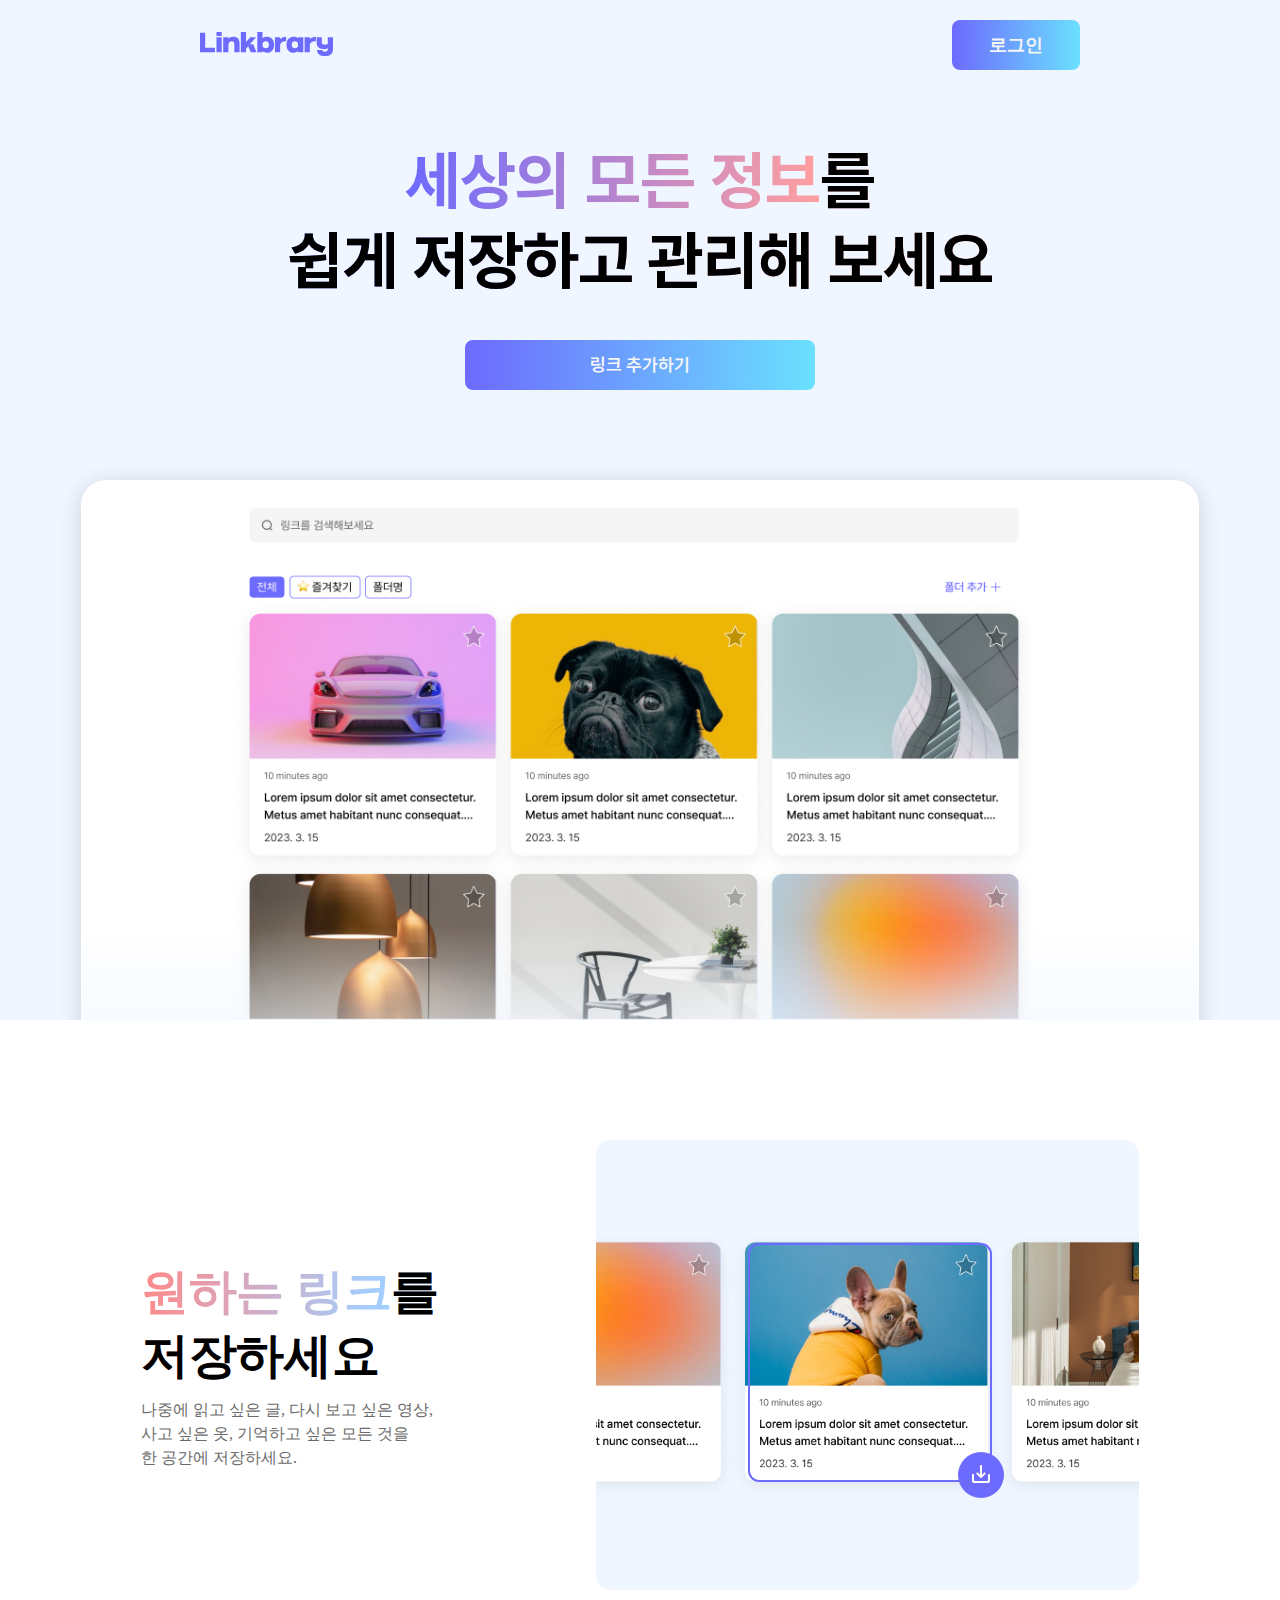
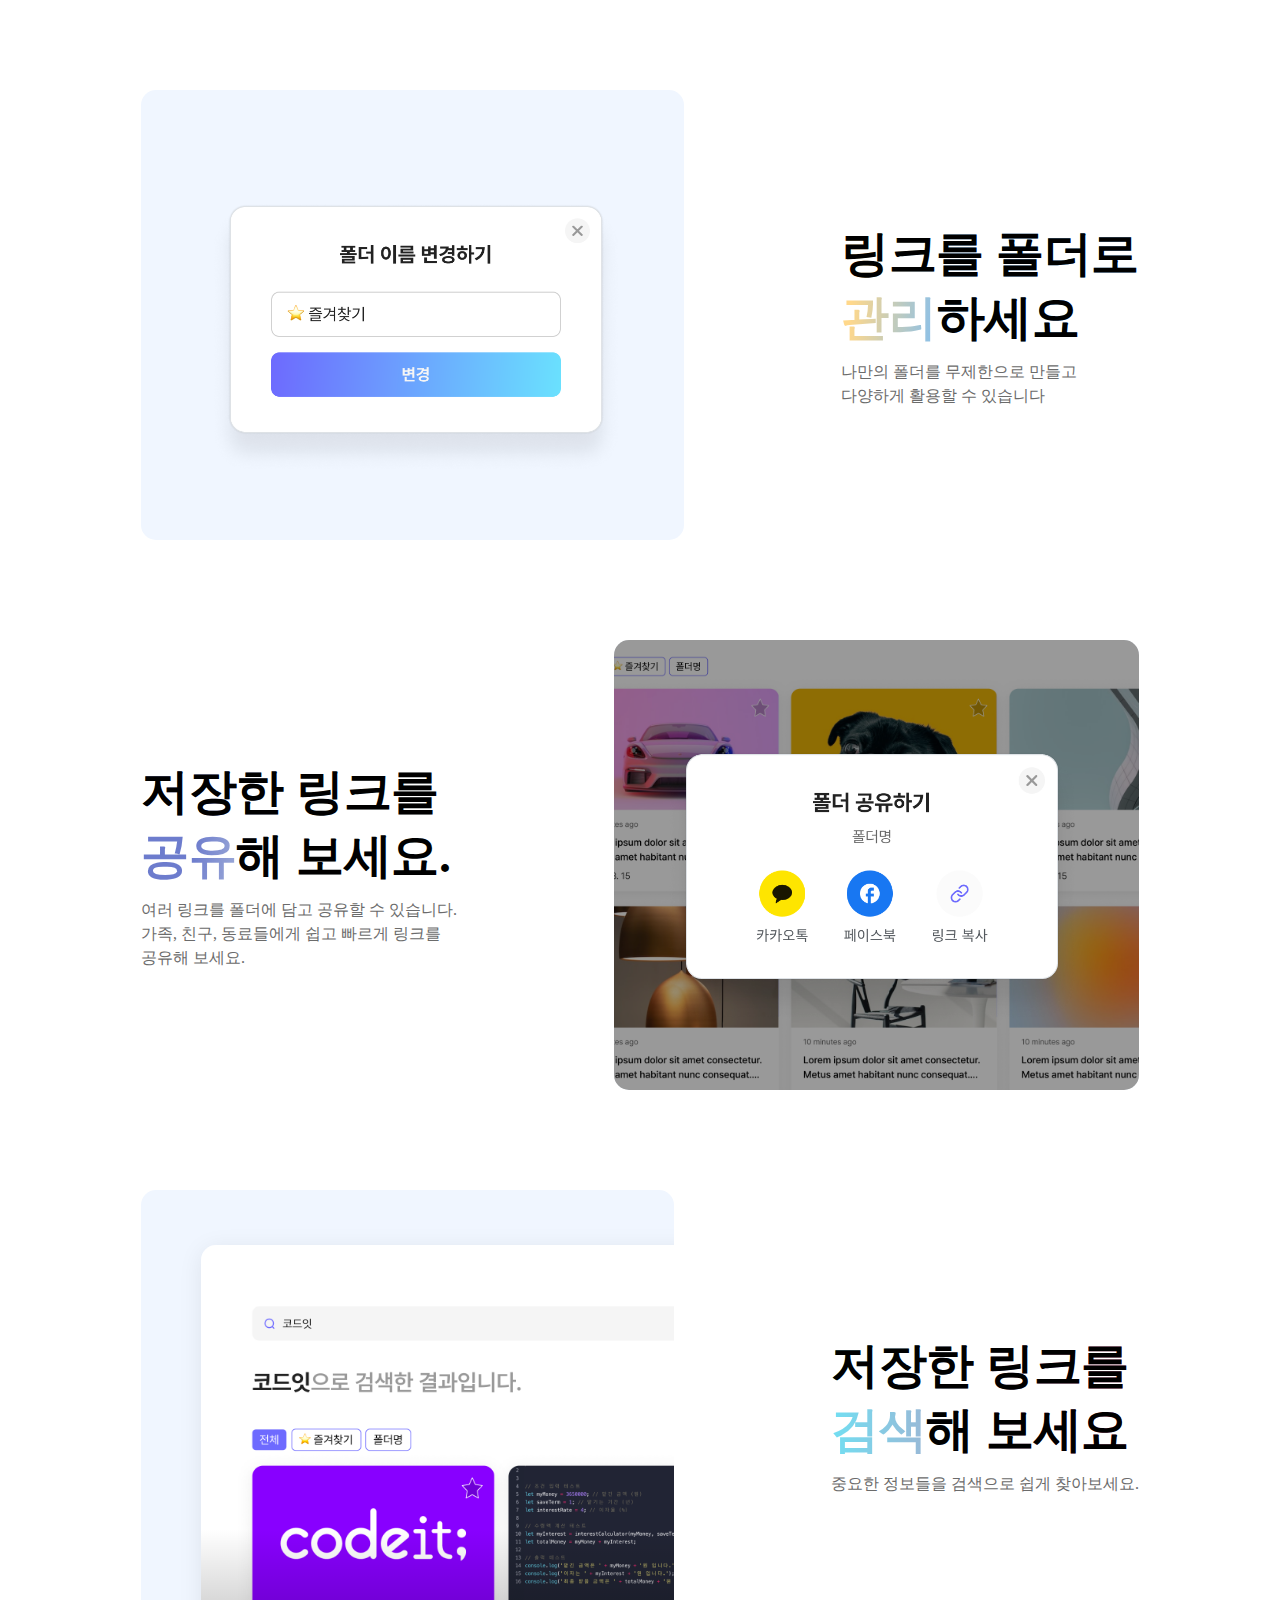
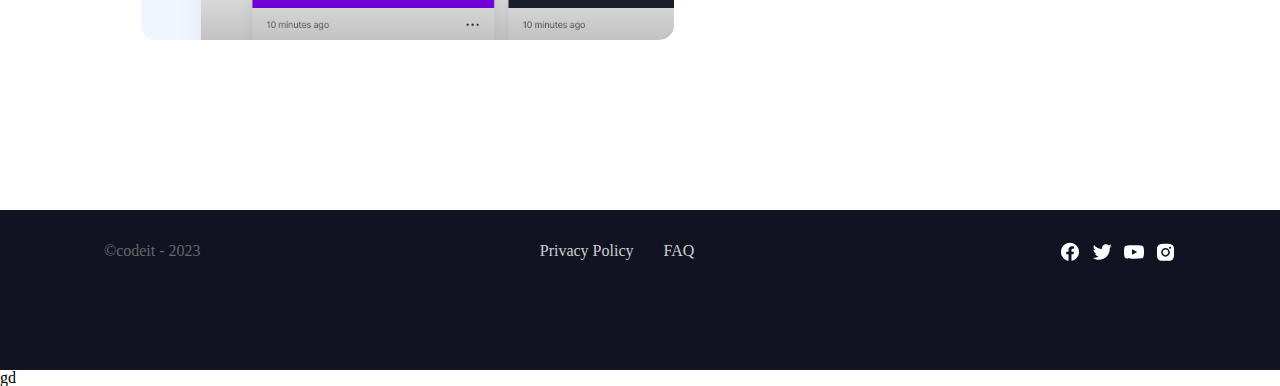
==== index.html @ 876b232b "commmit test 1" ====
<!DOCTYPE html>
<html lang="en">

<head>
  <meta charset="UTF-8">
  <meta name="viewport" content="width=device-width, initial-scale=1.0">
  <title>Linkbrary</title>
  <link rel="stylesheet" href="reset.css">
  <link rel="stylesheet" href="style.css">
  <link rel="stylesheet" href="font.css">
</head>

<body>

  <div id="container">

    <header>
      <div>
        <a href="/"><img src="img/logo.svg" alt="로고"></a>
        <a href="./signin/signin.html">로그인</a>
      </div>
    </header>

    <main>
      <div>
        <h1>세상의 모든 정보<span>를<br>쉽게 저장하고 관리해 보세요</span></h1>
        <a href="./signup/signup.html">링크 추가하기</a>
        <figure>
          <img src="img/main.png">
          <div></div>
        </figure>
      </div>
    </main>

  </div>

  <section id="section1">
    <div>
      <div>
        <h2>원하는 링크<span>를<br>저장하세요</span></h2>
        <p>나중에 읽고 싶은 글, 다시 보고 싶은 영상,<br>
          사고 싶은 옷, 기억하고 싶은 모든 것을<br>
          한 공간에 저장하세요.</p>
      </div>
      <figure>
        <div>
          <img src="img/section1-1.png" alt="물감" class="imgScroll">
          <img src="img/section1-2.png" alt="개" class="imgScroll">
          <img src="img/section1-3.png" alt="안방" class="imgScroll">
        </div>
        <article>
        </article>
        <img src="img/icon.svg" id="icon">
      </figure>
    </div>
  </section>

  <section id="section2">
    <div>
      <figure>
        <img src="img/section2.png">
      </figure>
      <div>
        <h2><span>링크를 폴더로<br></span>관리<span>하세요</span></h2>
        <p>나만의 폴더를 무제한으로 만들고<br>
          다양하게 활용할 수 있습니다</p>
      </div>
    </div>
  </section>

  <section id="section3">
    <div>
      <div>
        <h2><span>저장한 링크를</span><br>공유<span>해 보세요.</span></h2>
        <p>여러 링크를 폴더에 담고 공유할 수 있습니다.<br>
          가족, 친구, 동료들에게 쉽고 빠르게 링크를<br>공유해 보세요.</p>
      </div>
      <figure>
        <img src="img/section3-1.png">
        <img src="img/section3-2.png">
      </figure>
    </div>
  </section>

  <section id="section4">
    <div>
      <figure>
        <img src="img/section4.png">
        <div></div>
      </figure>
      <div>
        <h2><span>저장한 링크를<br></span>검색<span>해 보세요</span></h2>
        <p>중요한 정보들을 검색으로 쉽게 찾아보세요.</p>
      </div>
    </div>
  </section>


  <div id="footContainer">

    <footer>
      <div>
        <div>
          <div id="footLeft">©codeit - 2023</div>
          <div id="footCenter">
            <a href="./privacy/privacy.html">Privacy Policy</a>
            <a href="./faq/faq.html">FAQ</a>
          </div>
          <div id="footRight">
            <a href="http://faceboom.com" target="_blank"><img src="/img/faceBook.svg" alt="facebook"></a>
            <a href="https://twitter.com/?lang=ko" target="_blank"><img src="/img/twtter.svg" alt="twit"></a>
            <a href="https://www.youtube.com/" target="_blank"><img src="/img/youtube.svg" alt="youTube"></a>
            <a href="https://www.instagram.com/" target="_blank"><img src="/img/instagram.svg" alt="insta"></a>
          </div>
        </div>
      </div>
    </footer>

  </div>
gd
</body>

</html>
---- style.css ----
/***** 공통요소 *****/

* {
  box-sizing: border-box;
  text-decoration: none;
  font-family: 'Pretendard', sans-serif;
}

#container {
  background: var(--linkbrary-bg, #F0F6FF);
}

section {
  max-width: 1920px;
  margin: 0 auto;
  padding: 50px 0 50px;
}

section>div {
  width: 998px;
  height: 450px;
  display: flex;
  gap: 157px;
  margin: 0 auto;
}

section>div>div {
  /*텍스트박스*/
  display: flex;
  flex-direction: column;
  justify-content: center;
  gap: 10px;
  white-space: nowrap;
}

section h2 {
  font-size: 48px;
  font-weight: 700;
  letter-spacing: -0.3px;
  line-height: normal;
}

section p {
  color: #6b6b6b;
  font-family: 'Abel';
  font-size: 16px;
  font-weight: 400;
  line-height: 150%;
}

section figure {
  width: 550px;
  height: 450px;
  border-radius: 15px;
  background: #F0F6FF;
  overflow: hidden;
  position: relative;
}

span {
  color: #000;
}


/***** 헤더 *****/

header {
  padding: 20px 200px;
  max-width: 100%;
  position: fixed;
  top: 0px;
  left: 0px;
  right: 0px;
  background: var(--linkbrary-bg, #F0F6FF);
  z-index: 1;
}

header>div {
  margin: 0 auto;
  max-width: 1503px;
  display: flex;
  justify-content: space-between;
  align-items: center;
}

header>div>a:nth-child(2) {
  padding: 16px 20px;
  width: 128px;
  background: var(--gra-purpleblue-to-skyblue,
      linear-gradient(91deg, #6D6AFE 0.12%, #6AE3FE 101.84%));
  border-radius: 8px;
  text-align: center;
  font-size: 18px;
  font-weight: 600;
  color: #f5f5f5;
}


/***** 메인 *****/

main {
  max-width: 1920px;
  padding: 70px 0 0;
  margin: 70px auto 0;
  overflow: hidden;
}

main>div {
  text-align: center;
}

h1 {
  margin: 0 auto;
  width: 708px;
  height: 160px;
  font-size: 64px;
  font-weight: 700;
  line-height: 80px;
  background: linear-gradient(91deg, #6D6AFE 17.28%, #FF9F9F 74.98%);
  background-clip: text;
  -webkit-background-clip: text;
  color: transparent;
}

main a {
  display: block;
  margin: 40px auto;
  width: 350px;
  padding: 16px 20px;
  border-radius: 8px;
  background: var(--gra-purpleblue-to-skyblue,
      linear-gradient(91deg, #6D6AFE 0.12%, #6AE3FE 101.84%));
  color: #F5F5F5;
  font-size: 18px;
  font-weight: 600;
}

main figure {
  width: 1200px;
  height: 590px;
  margin: 0 auto;
  position: relative;
}

main figure>div {
  position: absolute;
  top: 0;
  left: 0;
  margin: 50px 41px;
  width: 1118px;
  height: 659px;
  border-radius: 25px;
  background: linear-gradient(180deg,
      rgba(196, 196, 196, 0.00) 67.68%,
      #F0F6FF 94.76%);
  box-shadow: 0px 4px 25px 0px rgba(0, 0, 0, 0.08);
}

main figure img {
  width: 1118px;
  height: 706.956px;
  margin: 50px 41px;
  border-radius: 25px;
  box-shadow: 0px 4px 25px 0px rgba(0, 0, 0, 0.08);
}


/***** 섹션1 *****/

#section1 {
  padding-top: 120px;
}

#section1 h2 {
  background: linear-gradient(96deg, #FE8A8A 1.72%, #A4CEFF 74.97%);
  background-clip: text;
  -webkit-background-clip: text;
  color: transparent;
}

#section1 figure>div {
  display: flex;
  position: absolute;
  top: 0px;
  left: -25%;
}

.imgScroll {
  width: 279px;
  height: 274.927px;
  margin: 88px 0px 87.07px;
  margin-right: -12px;
}

#section1 article {
  position: absolute;
  width: 244px;
  height: 239px;
  border-radius: 11px;
  border: 2px solid #6D6AFE;
  top: 22.8%;
  left: 28%;
}

#icon {
  position: absolute;
  width: 46px;
  height: 46px;
  margin: 312px 142px 92px 362px;
}


/***** 섹션2 *****/

#section2 figure {
  padding: 114px 68px 66px 68px;
}

#section2 img {
  width: 414px;
  height: 270px;
}

#section2 h2 {
  background: linear-gradient(277deg, #6FBAFF 59.22%, #FFD88B 93.66%);
  background-clip: text;
  -webkit-background-clip: text;
  color: transparent;
}


/***** 섹션3 *****/

#section3 h2 {
  background: linear-gradient(99deg, #6D7CCD 19.76%, rgba(82, 136, 133, 0.22) 52.69%);
  background-clip: text;
  -webkit-background-clip: text;
  color: transparent;
}

#section3 img:nth-child(1) {
  width: 934px;
  height: 591px;
  filter: brightness(60%);
  position: relative;
  right: 34.6%;
  bottom: 14%;
}

#section3 img:nth-child(2) {
  width: 416px;
  height: 271px;
  position: absolute;
  top: 112px;
  left: 49.750px;
}


/***** 섹션4 *****/

#section4 figure {
  padding-top: 55px;
  padding-left: 60px;
}

#section4 img {
  width: 619px;
  height: 584px;
  border-radius: 15px;
  box-shadow: 0px 4px 25px 0px rgba(0, 0, 0, 0.08);
}

#section4 figure div {
  position: absolute;
  width: 619px;
  height: 584px;
  background: linear-gradient(180deg, rgba(255, 255, 255, 0.00) 48.72%, #000 128.17%);
  top: 55px;
  left: 60px;
}

#section4 h2 {
  background: var(--fandom-k-gra-blue-to-pink, linear-gradient(271deg, #FE578F -9.84%, #68E8F9 107.18%));
  background-clip: text;
  -webkit-background-clip: text;
  color: transparent;
}


/***** 푸터 *****/

#footContainer {
  width: 100%;
  margin-top: 120px;
  height: 160px;
  background-color: #111322;
}

footer {
  margin: 0 auto;
  max-width: 1920px;
}

footer>div {
  height: 160px;
  padding: 32px 104px 64px;
  background: var(--the-julge-black, #111322);
}

footer>div>div {
  display: flex;
  justify-content: space-between;
}

#footLeft {
  color: #676767;
  text-align: center;
  font-family: Abel;
  font-size: 16px;
  font-style: normal;
  font-weight: 400;
  line-height: normal;
}

#footCenter {
  display: flex;
  width: 181.111px;
  gap: 30px;
}

#footCenter a{
  color: #CFCFCF;
  text-align: center;
  font-family: Abel;
  font-size: 16px;
  font-style: normal;
  font-weight: 400;
  line-height: normal;
}

#footRight {
  display: flex;
  gap: 12px;
}
---- font.css ----
/*
Copyright (c) 2021 Kil Hyung-jin, with Reserved Font Name Pretendard.
https://github.com/orioncactus/pretendard

This Font Software is licensed under the SIL Open Font License, Version 1.1.
This license is copied below, and is also available with a FAQ at:
http://scripts.sil.org/OFL
*/

@font-face {
	font-family: 'Pretendard';
	font-weight: 900;
	font-display: swap;
	src: local('Pretendard Black'), url(./woff2/Pretendard-Black.woff2) format('woff2'), url(./woff/Pretendard-Black.woff) format('woff');
}

@font-face {
	font-family: 'Pretendard';
	font-weight: 800;
	font-display: swap;
	src: local('Pretendard ExtraBold'), url(./woff2/Pretendard-ExtraBold.woff2) format('woff2'), url(./woff/Pretendard-ExtraBold.woff) format('woff');
}

@font-face {
	font-family: 'Pretendard';
	font-weight: 700;
	font-display: swap;
	src: local('Pretendard Bold'), url(./woff2/Pretendard-Bold.woff2) format('woff2'), url(./woff/Pretendard-Bold.woff) format('woff');
}

@font-face {
	font-family: 'Pretendard';
	font-weight: 600;
	font-display: swap;
	src: local('Pretendard SemiBold'), url(./woff2/Pretendard-SemiBold.woff2) format('woff2'), url(./woff/Pretendard-SemiBold.woff) format('woff');
}

@font-face {
	font-family: 'Pretendard';
	font-weight: 500;
	font-display: swap;
	src: local('Pretendard Medium'), url(./woff2/Pretendard-Medium.woff2) format('woff2'), url(./woff/Pretendard-Medium.woff) format('woff');
}

@font-face {
	font-family: 'Pretendard';
	font-weight: 400;
	font-display: swap;
	src: local('Pretendard Regular'), url(./woff2/Pretendard-Regular.woff2) format('woff2'), url(./woff/Pretendard-Regular.woff) format('woff');
}

@font-face {
	font-family: 'Pretendard';
	font-weight: 300;
	font-display: swap;
	src: local('Pretendard Light'), url(./woff2/Pretendard-Light.woff2) format('woff2'), url(./woff/Pretendard-Light.woff) format('woff');
}

@font-face {
	font-family: 'Pretendard';
	font-weight: 200;
	font-display: swap;
	src: local('Pretendard ExtraLight'), url(./woff2/Pretendard-ExtraLight.woff2) format('woff2'), url(./woff/Pretendard-ExtraLight.woff) format('woff');
}

@font-face {
	font-family: 'Pretendard';
	font-weight: 100;
	font-display: swap;
	src: local('Pretendard Thin'), url(./woff2/Pretendard-Thin.woff2) format('woff2'), url(./woff/Pretendard-Thin.woff) format('woff');
}
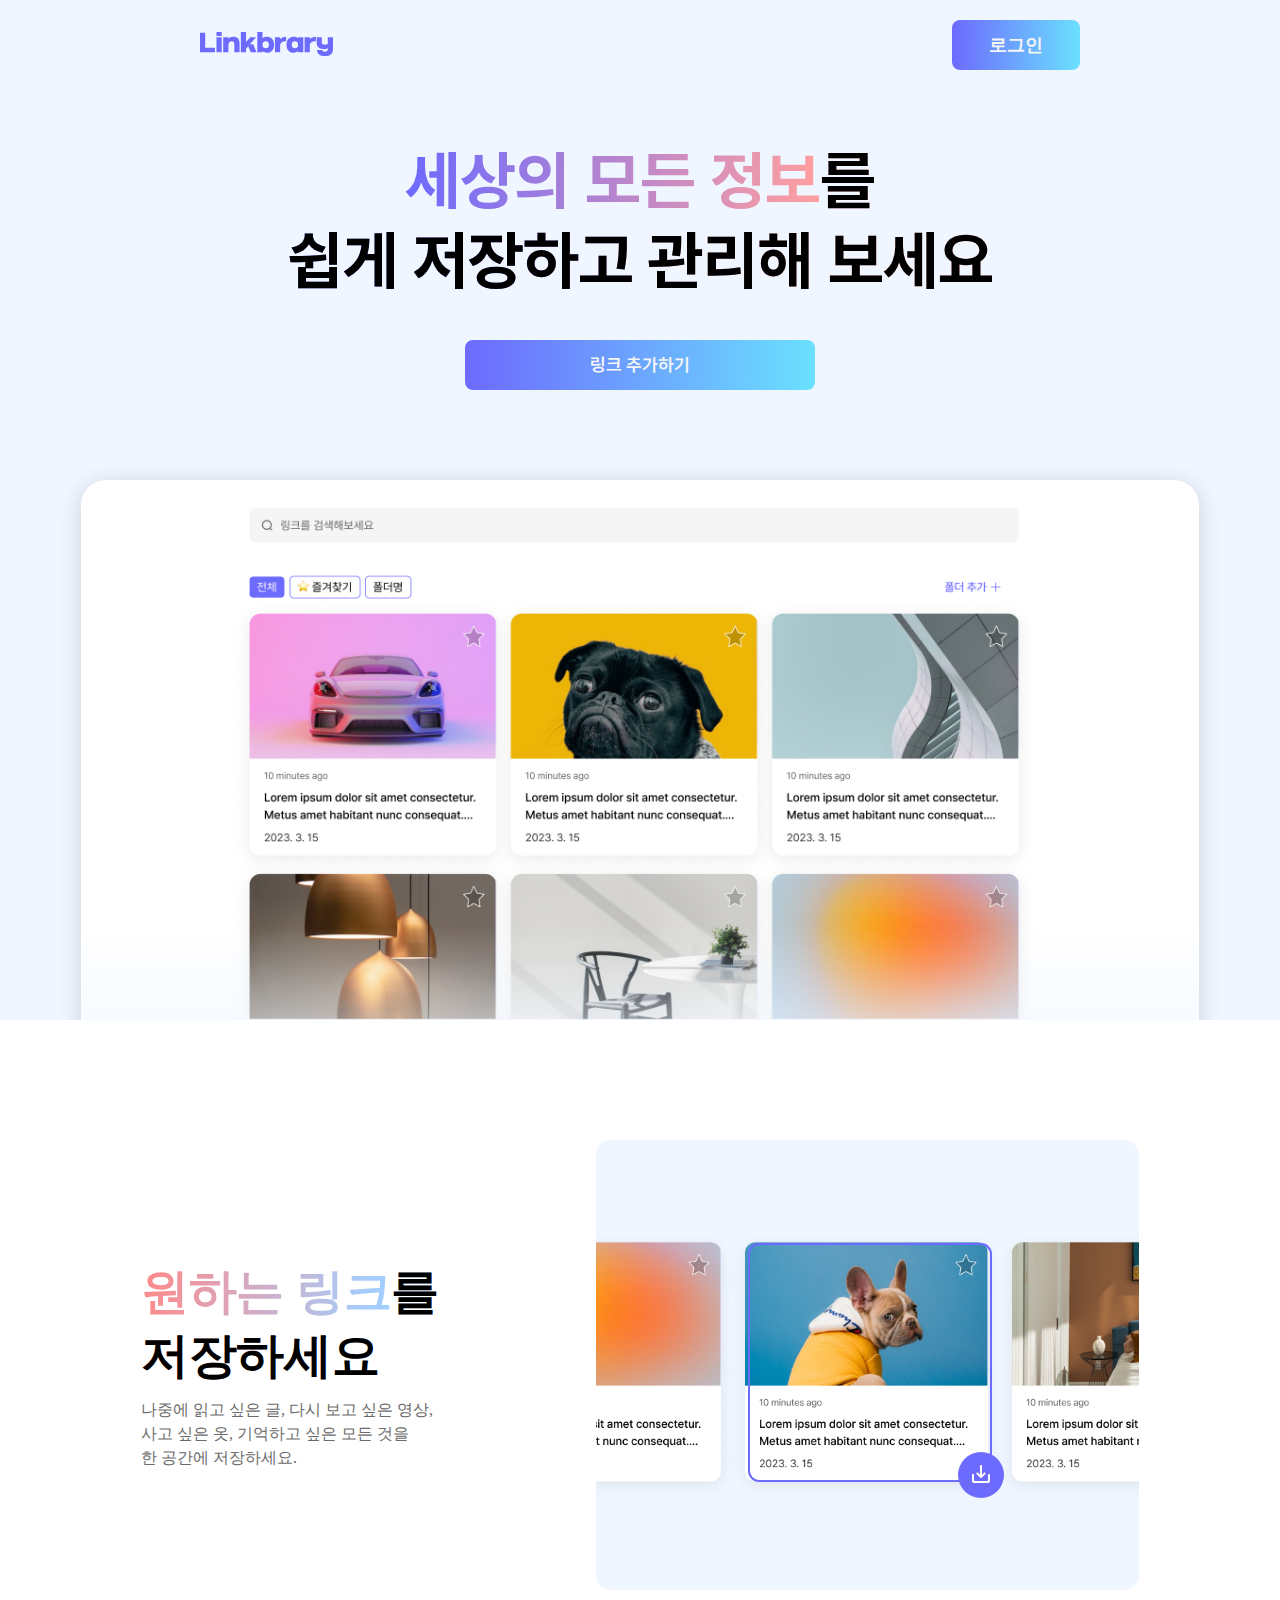
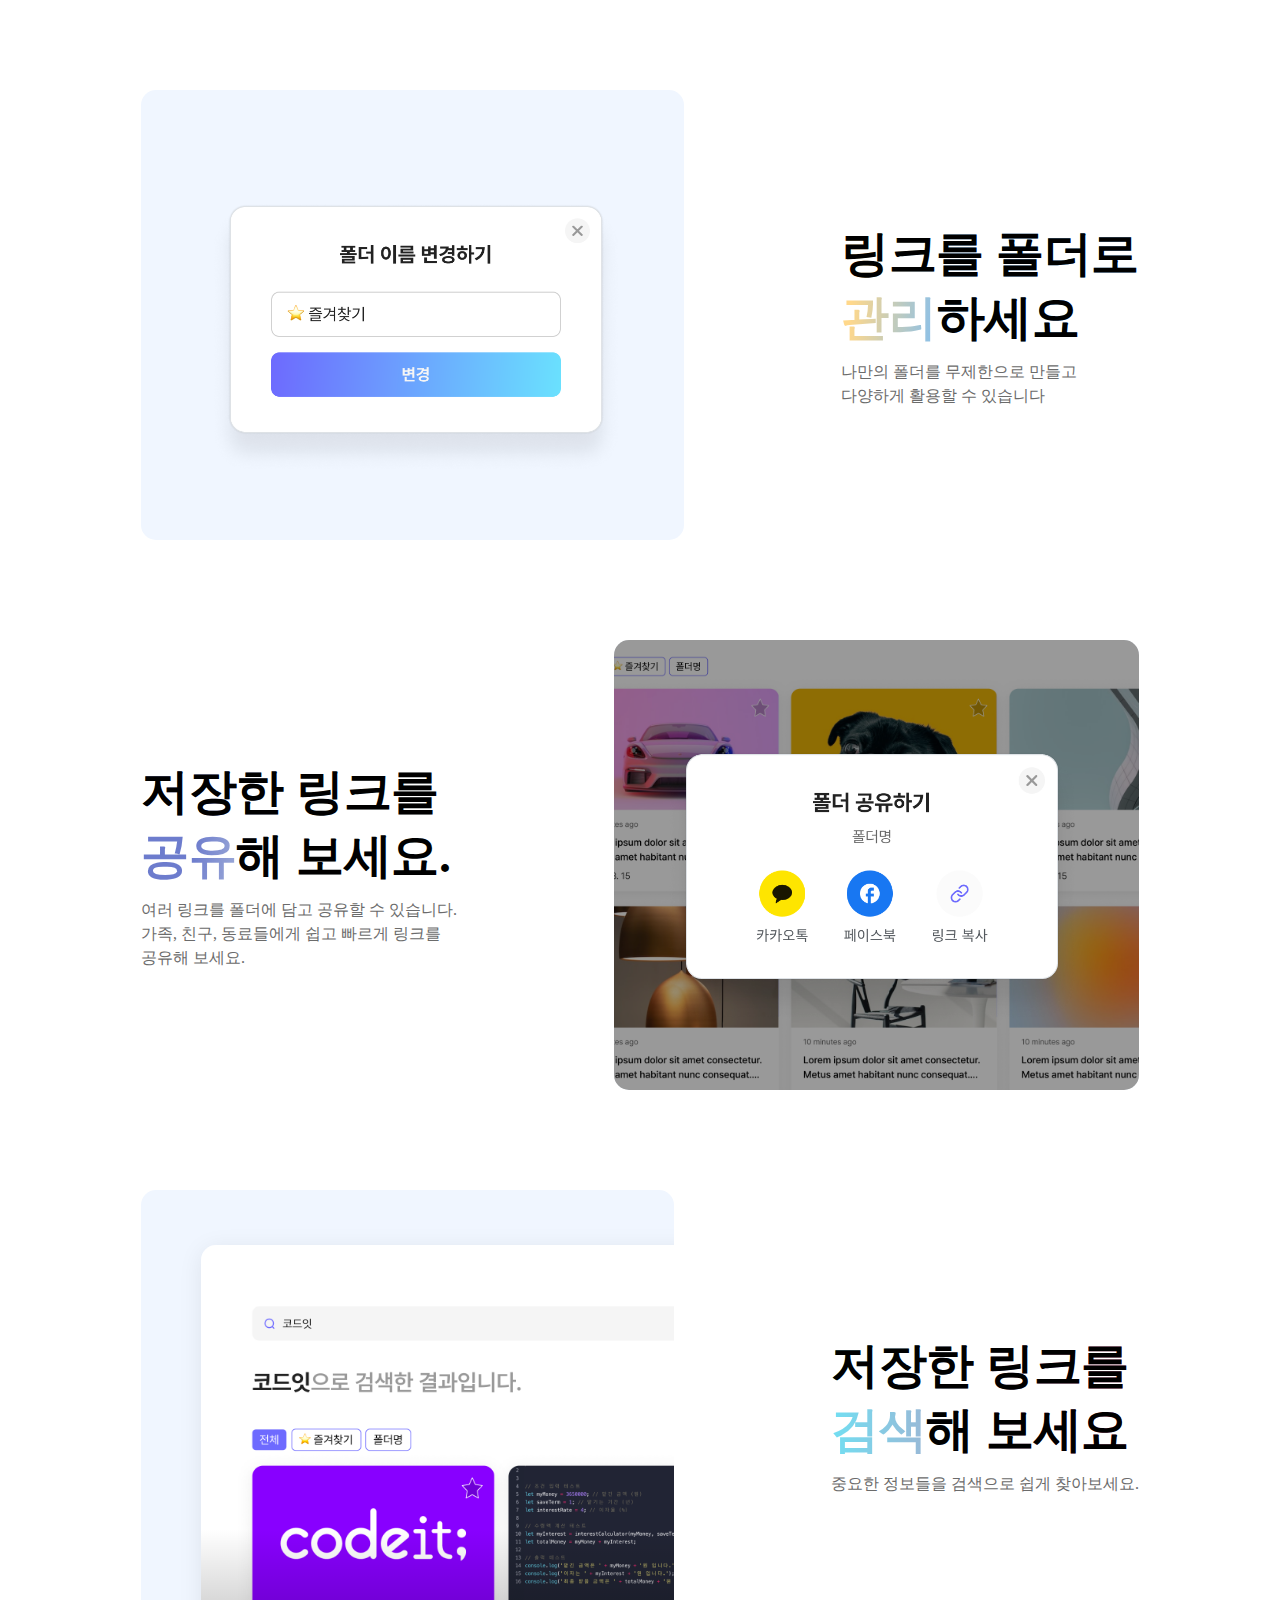
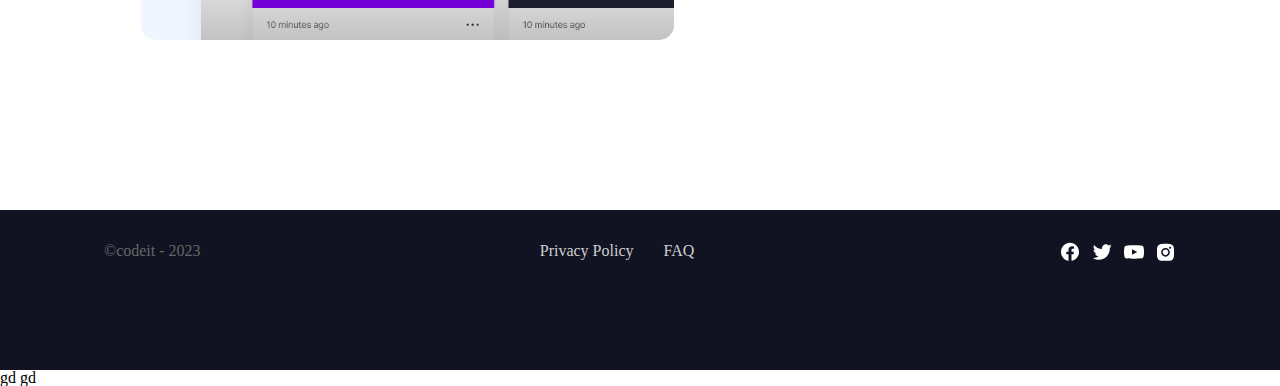
==== commit 079c39c7: "commmit test 2" ====
--- a/index.html
+++ b/index.html
@@ -117,7 +117,7 @@
     </footer>
 
   </div>
-gd
+gd gd
 </body>
 
 </html>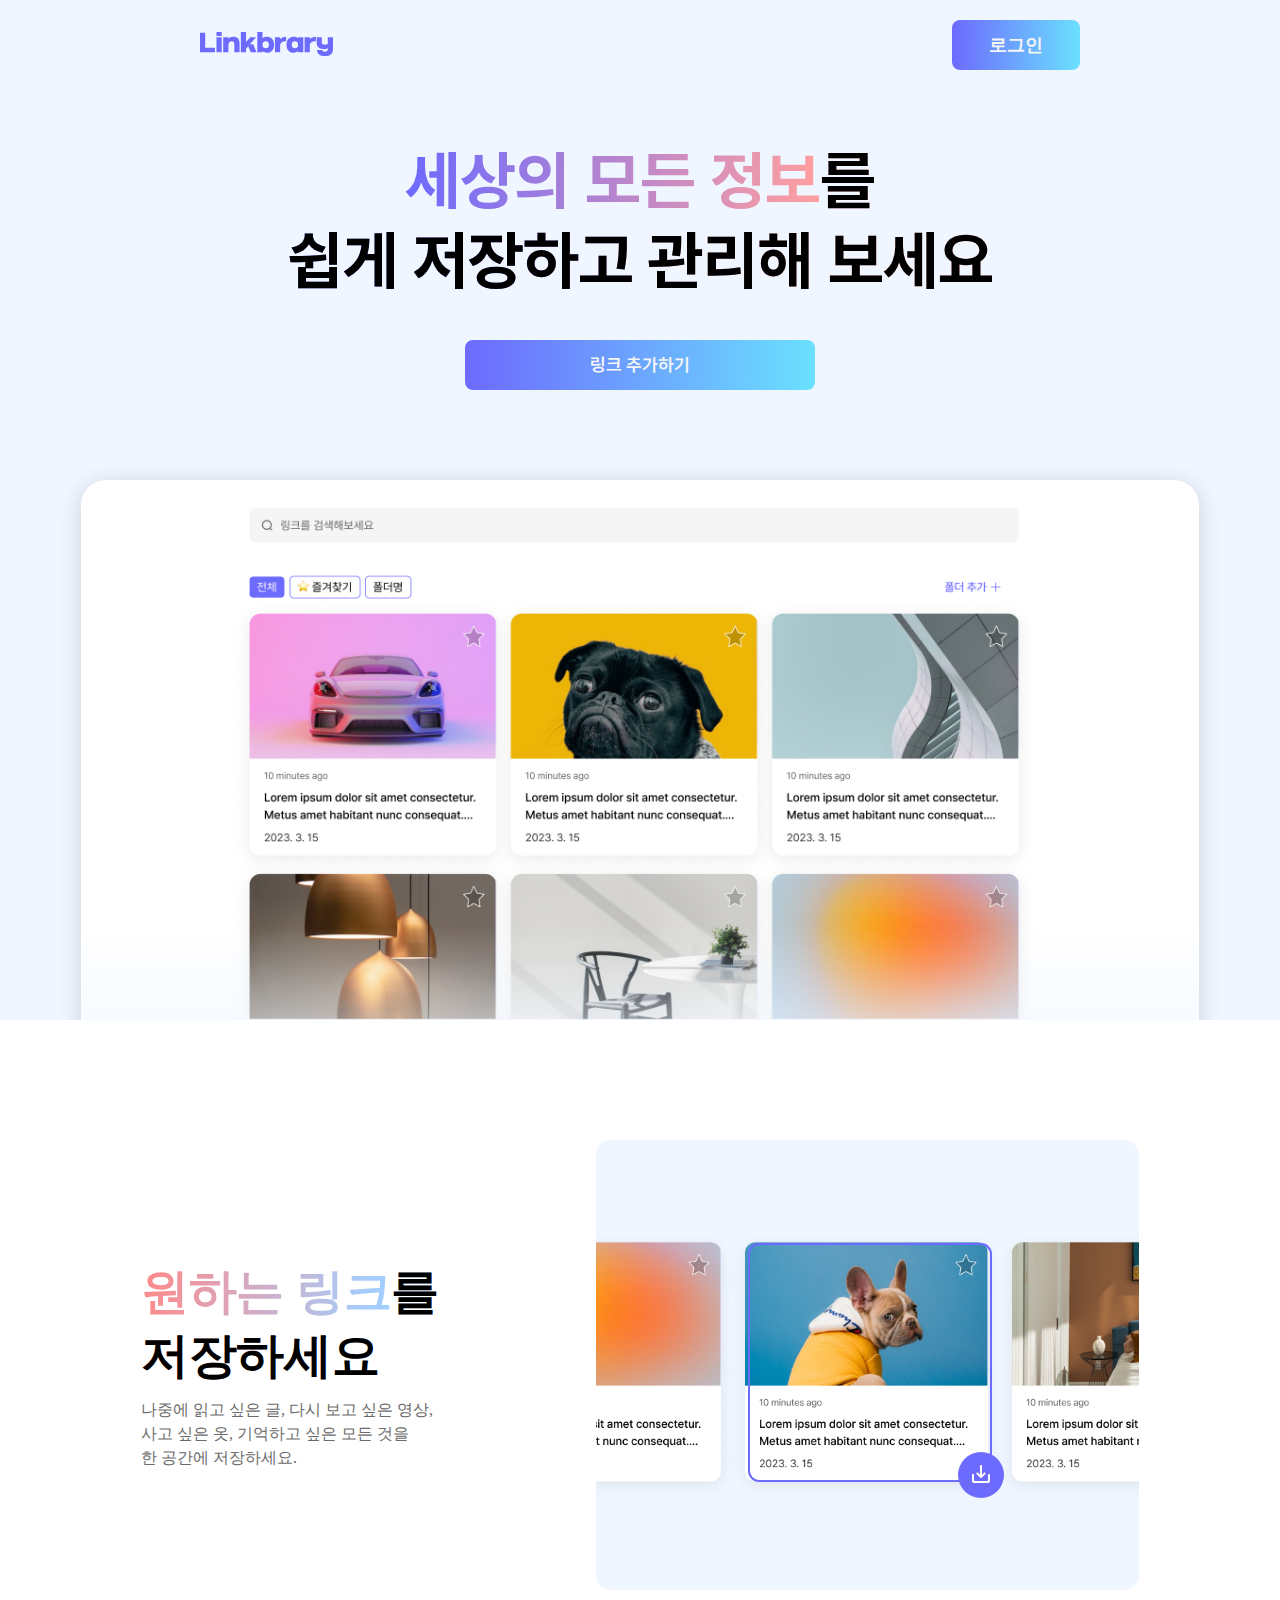
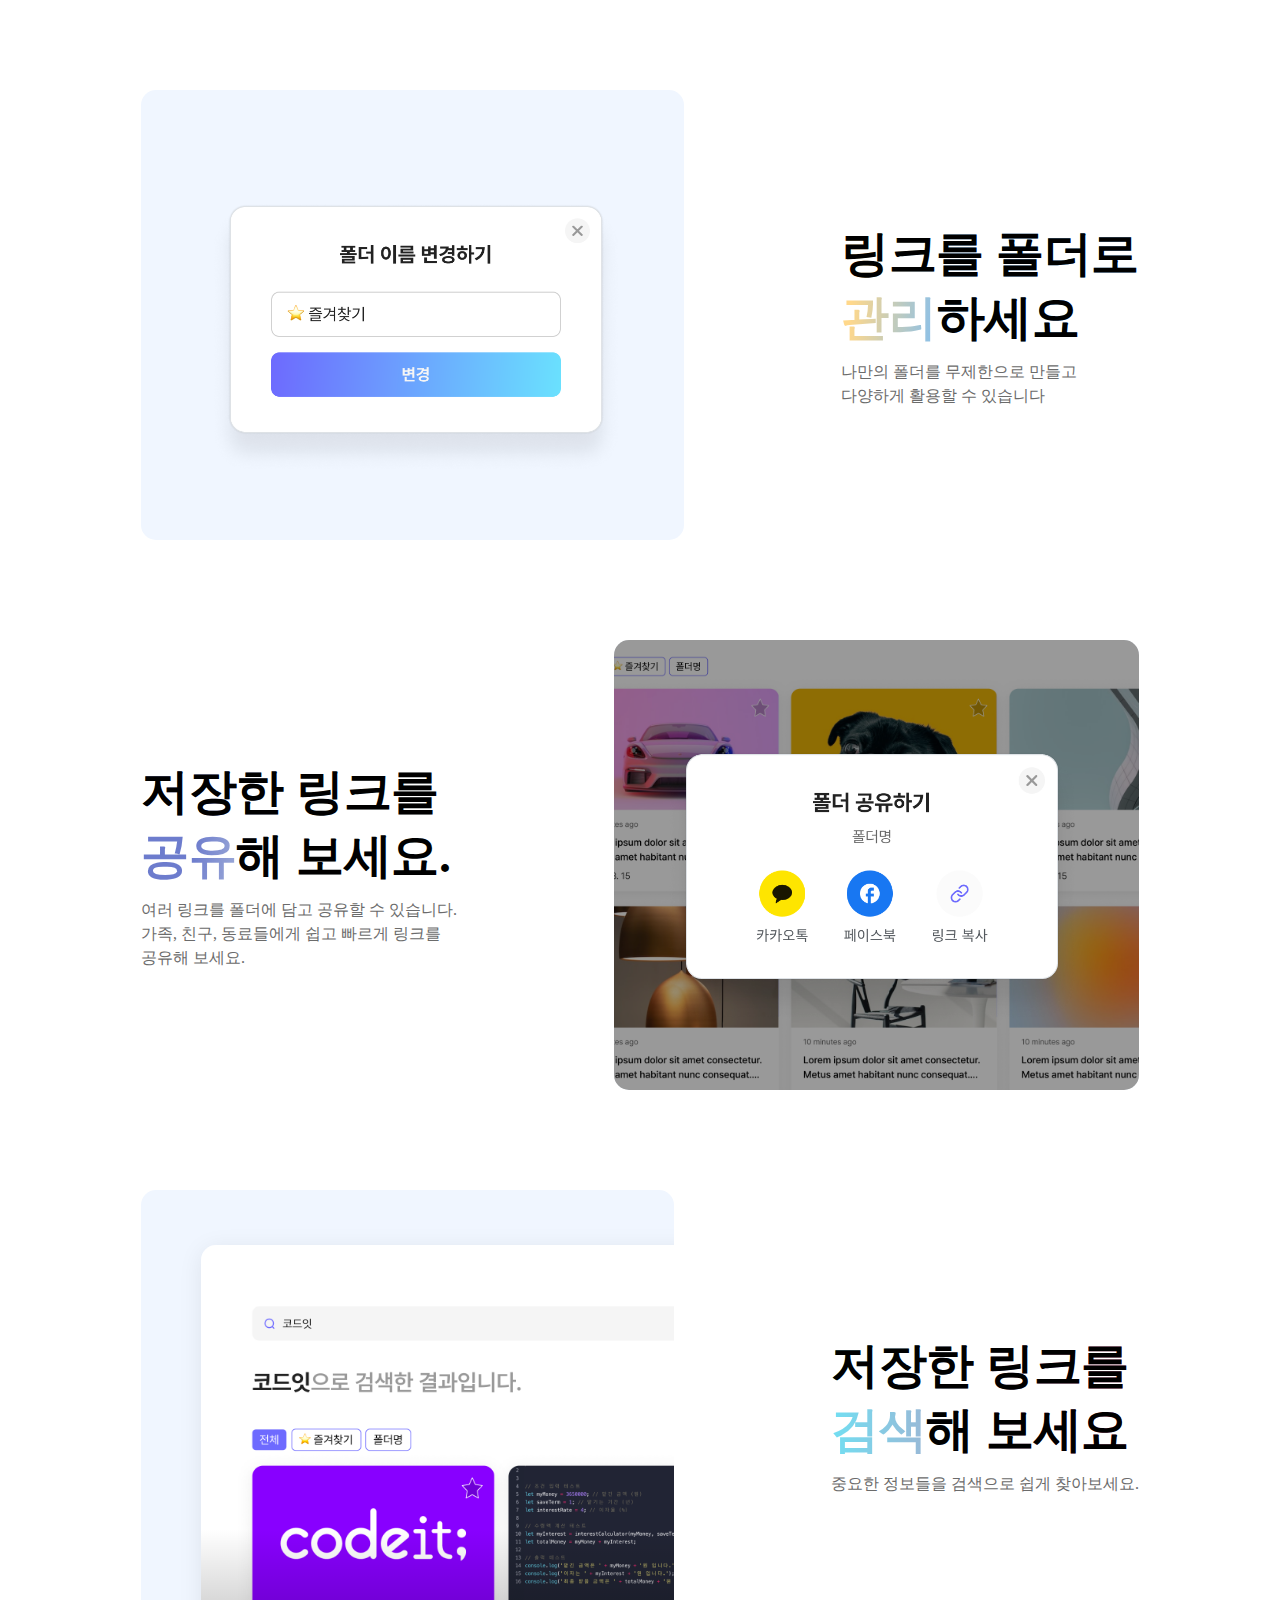
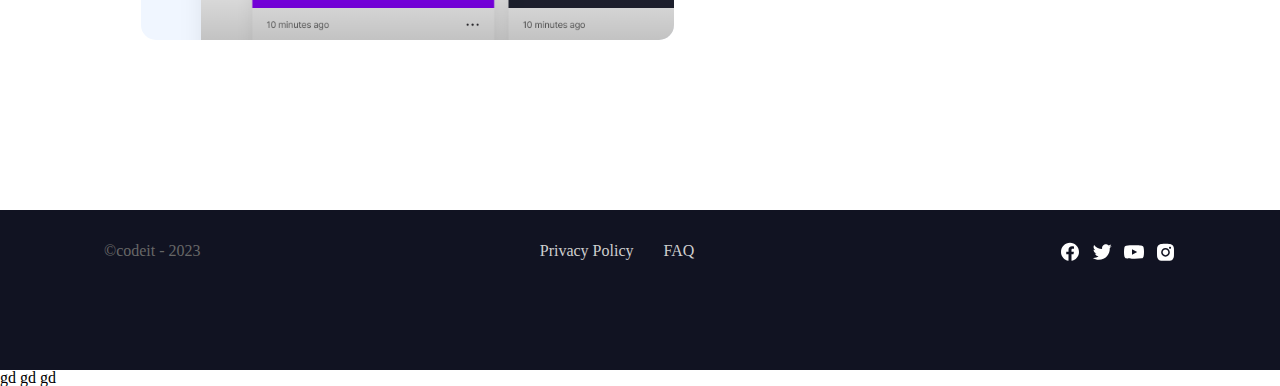
==== commit 77748efd: "commmit test 3" ====
--- a/index.html
+++ b/index.html
@@ -117,7 +117,7 @@
     </footer>
 
   </div>
-gd gd
+gd gd gd
 </body>
 
 </html>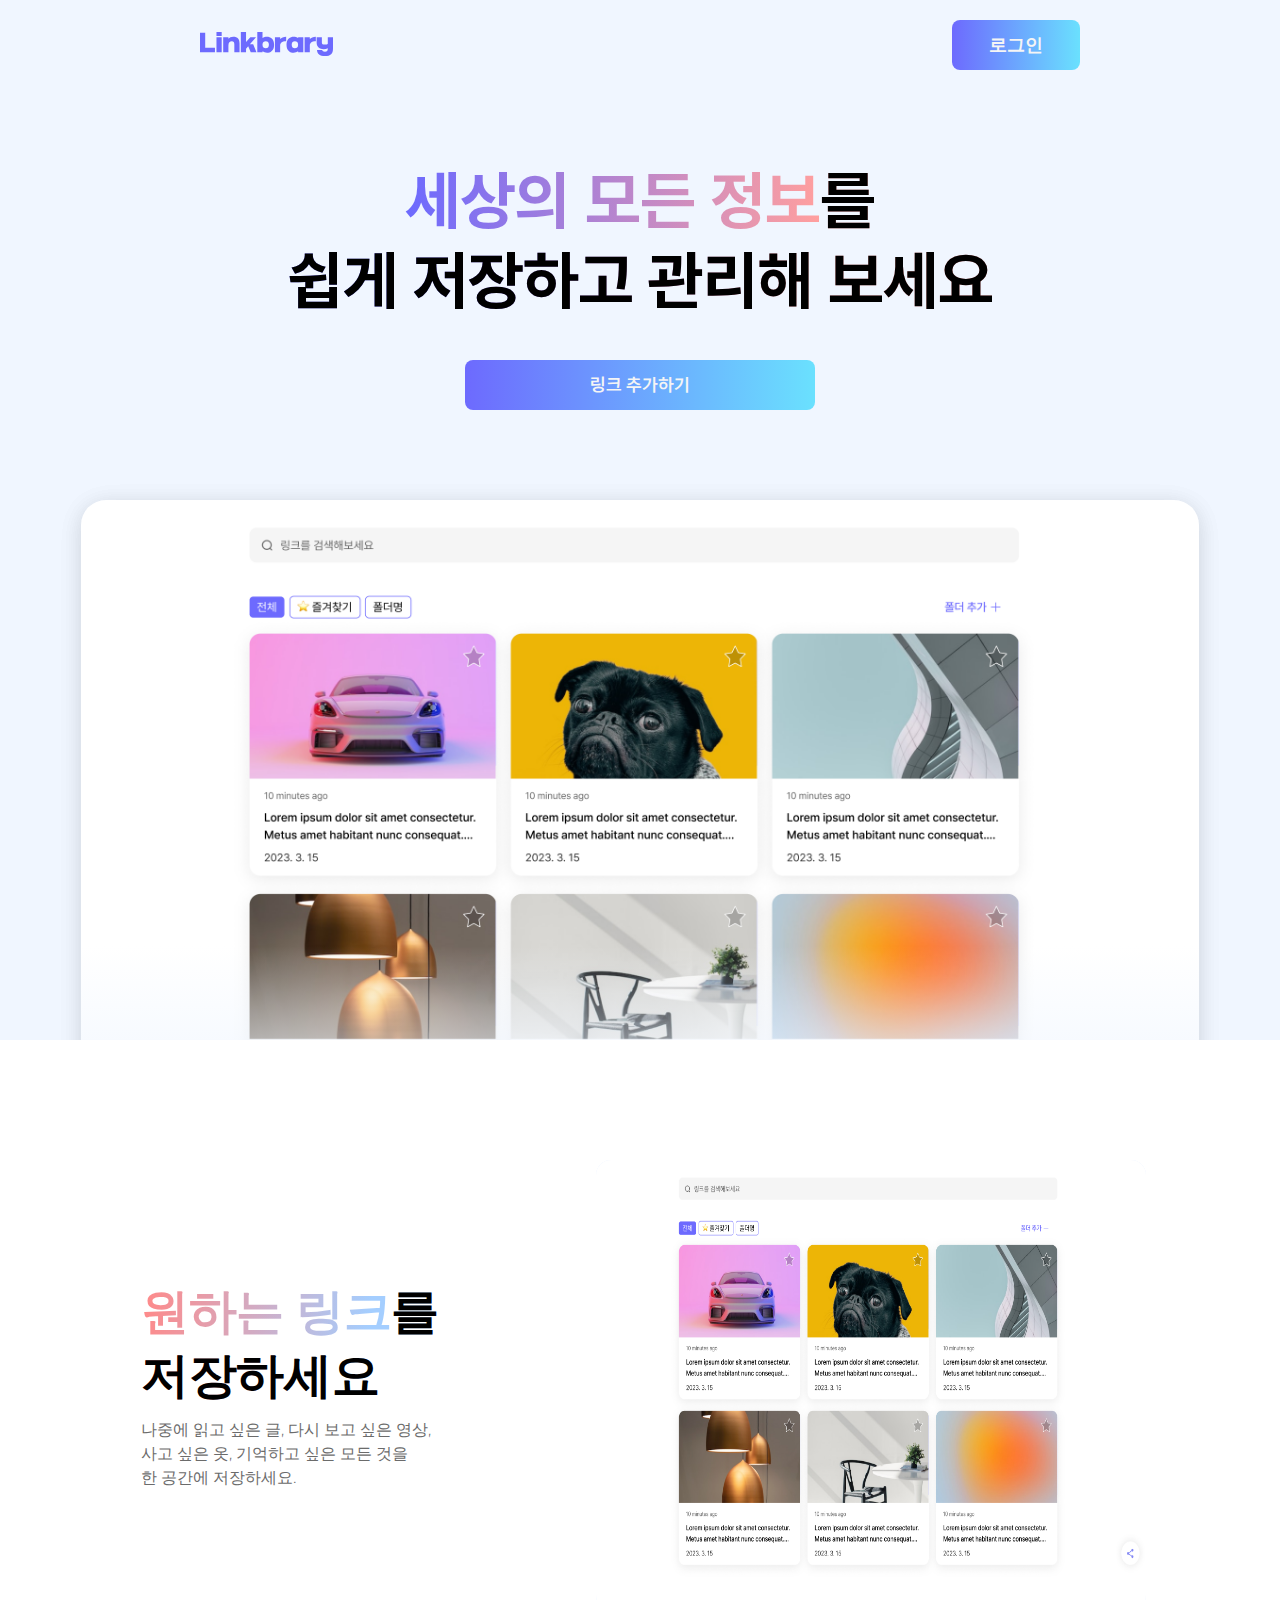
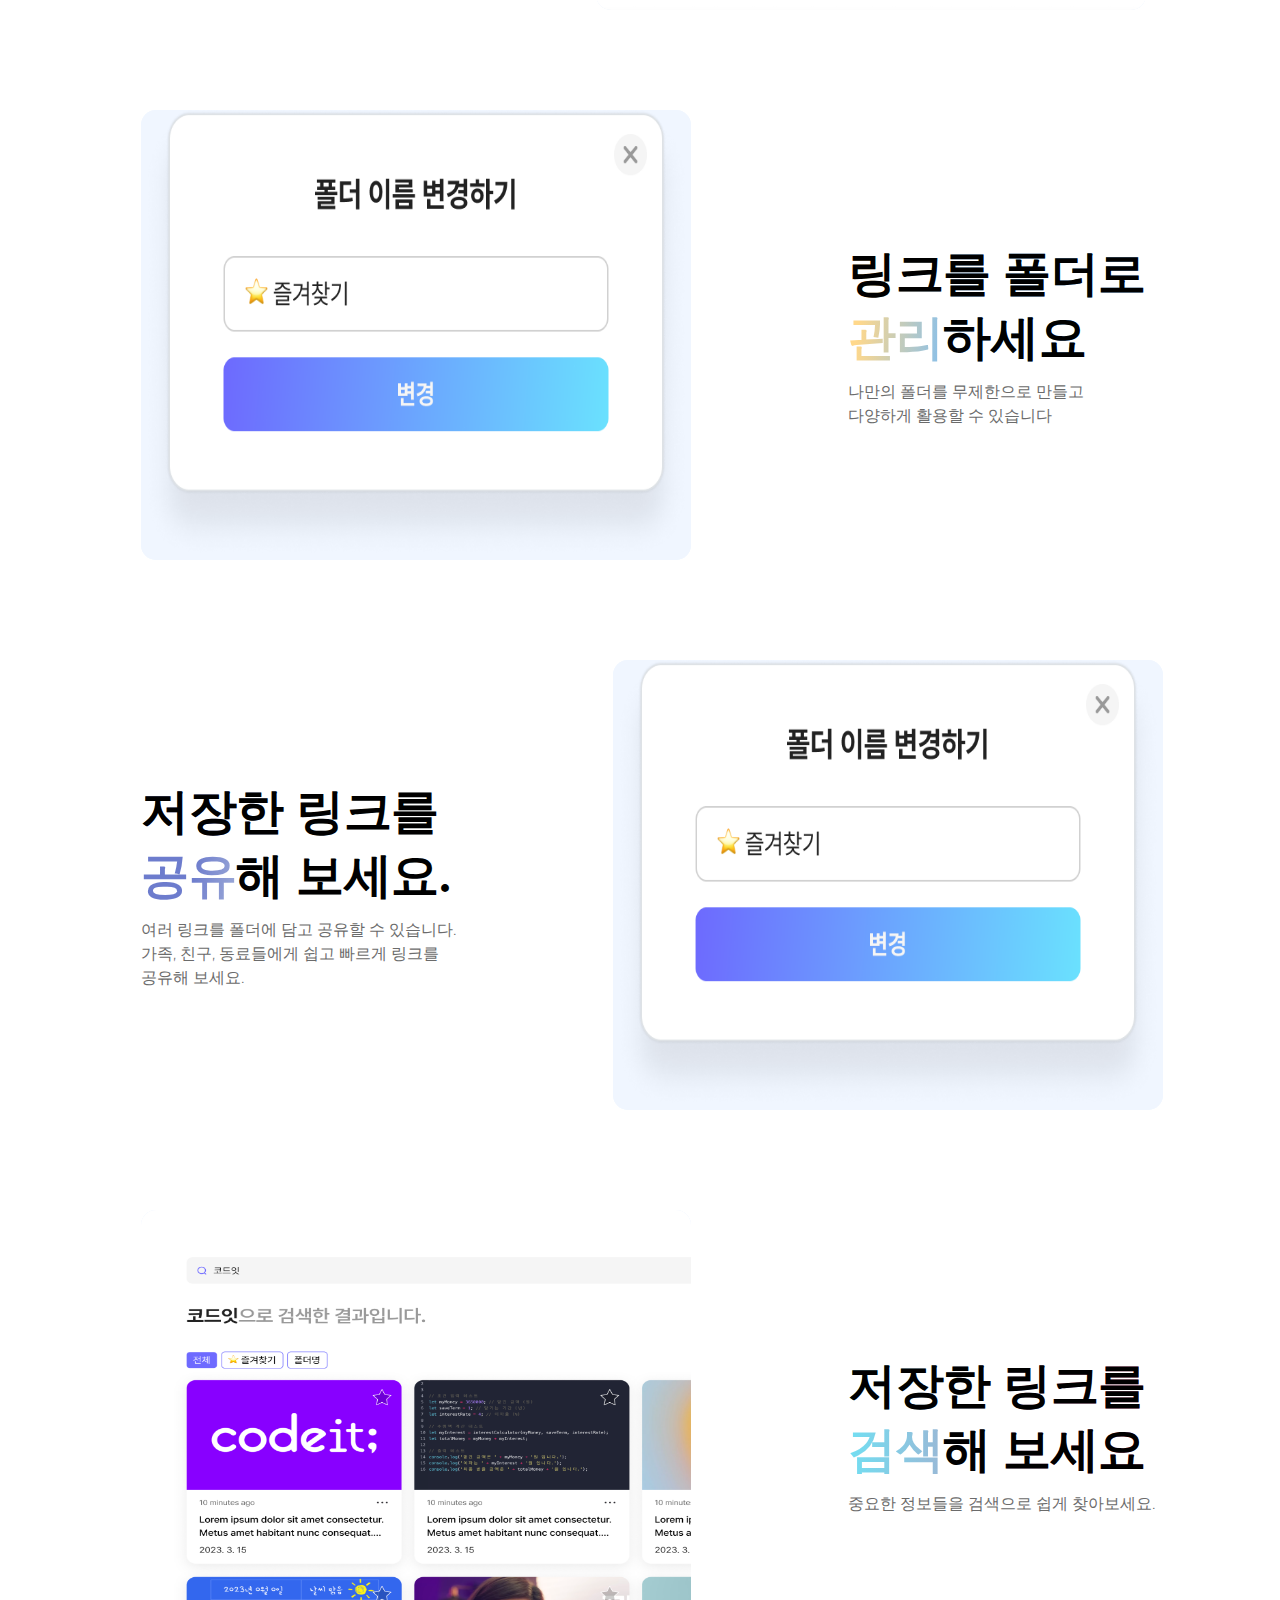
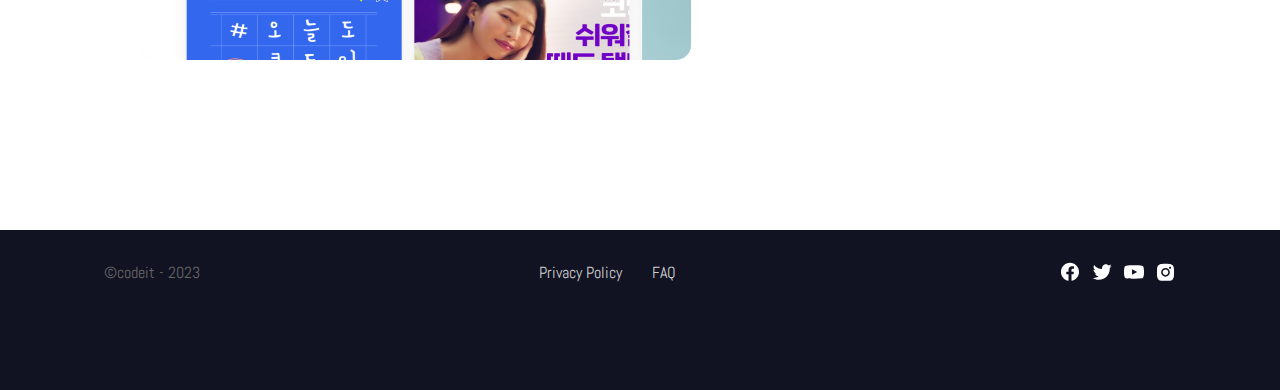
==== commit 875b75c3: "Merge pull request #1 from mocking-tiger/part1-박준용-week3" ====
--- a/index.html
+++ b/index.html
@@ -4,15 +4,21 @@
 <head>
   <meta charset="UTF-8">
   <meta name="viewport" content="width=device-width, initial-scale=1.0">
+  <meta property="og:type" content="website">
+  <meta property="og:url" content="https://mockingtiger.netlify.app/">
+  <meta property="og:title" content="Linkbrary">
+  <meta property="og:image" content="/img/library.png">
+  <meta property="og:description" content="세상의 모든 정보를 쉽게 저장하고 관리해 보세요">
   <title>Linkbrary</title>
   <link rel="stylesheet" href="reset.css">
   <link rel="stylesheet" href="style.css">
   <link rel="stylesheet" href="font.css">
+  <link href="https://fonts.googleapis.com/css2?family=Abel&display=swap" rel="stylesheet">
 </head>
 
 <body>
 
-  <div id="container">
+  <div class="container">
 
     <header>
       <div>
@@ -23,7 +29,8 @@
 
     <main>
       <div>
-        <h1>세상의 모든 정보<span>를<br>쉽게 저장하고 관리해 보세요</span></h1>
+        <h1>세상의 모든 정보<span>를<br>쉽게 저장하고
+관리해 보세요</span></h1>
         <a href="./signup/signup.html">링크 추가하기</a>
         <figure>
           <img src="img/main.png">
@@ -37,20 +44,14 @@
   <section id="section1">
     <div>
       <div>
-        <h2>원하는 링크<span>를<br>저장하세요</span></h2>
+        <h2>원하는 링크<span>를
+저장하세요</span></h2>
         <p>나중에 읽고 싶은 글, 다시 보고 싶은 영상,<br>
           사고 싶은 옷, 기억하고 싶은 모든 것을<br>
           한 공간에 저장하세요.</p>
       </div>
       <figure>
-        <div>
-          <img src="img/section1-1.png" alt="물감" class="imgScroll">
-          <img src="img/section1-2.png" alt="개" class="imgScroll">
-          <img src="img/section1-3.png" alt="안방" class="imgScroll">
-        </div>
-        <article>
-        </article>
-        <img src="img/icon.svg" id="icon">
+        <img src="/img/section1.png">
       </figure>
     </div>
   </section>
@@ -61,7 +62,8 @@
         <img src="img/section2.png">
       </figure>
       <div>
-        <h2><span>링크를 폴더로<br></span>관리<span>하세요</span></h2>
+        <h2><span>링크를 폴더로
+</span>관리<span>하세요</span></h2>
         <p>나만의 폴더를 무제한으로 만들고<br>
           다양하게 활용할 수 있습니다</p>
       </div>
@@ -71,13 +73,13 @@
   <section id="section3">
     <div>
       <div>
-        <h2><span>저장한 링크를</span><br>공유<span>해 보세요.</span></h2>
+        <h2><span>저장한 링크를
+</span>공유<span>해 보세요.</span></h2>
         <p>여러 링크를 폴더에 담고 공유할 수 있습니다.<br>
           가족, 친구, 동료들에게 쉽고 빠르게 링크를<br>공유해 보세요.</p>
       </div>
       <figure>
-        <img src="img/section3-1.png">
-        <img src="img/section3-2.png">
+        <img src="/img/section3.png">
       </figure>
     </div>
   </section>
@@ -86,38 +88,34 @@
     <div>
       <figure>
         <img src="img/section4.png">
-        <div></div>
       </figure>
       <div>
-        <h2><span>저장한 링크를<br></span>검색<span>해 보세요</span></h2>
+        <h2><span>저장한 링크를
+</span>검색<span>해 보세요</span></h2>
         <p>중요한 정보들을 검색으로 쉽게 찾아보세요.</p>
       </div>
     </div>
   </section>
 
-
-  <div id="footContainer">
-
-    <footer>
+  <footer>
+    <div>
       <div>
-        <div>
-          <div id="footLeft">©codeit - 2023</div>
-          <div id="footCenter">
-            <a href="./privacy/privacy.html">Privacy Policy</a>
-            <a href="./faq/faq.html">FAQ</a>
-          </div>
-          <div id="footRight">
-            <a href="http://faceboom.com" target="_blank"><img src="/img/faceBook.svg" alt="facebook"></a>
-            <a href="https://twitter.com/?lang=ko" target="_blank"><img src="/img/twtter.svg" alt="twit"></a>
-            <a href="https://www.youtube.com/" target="_blank"><img src="/img/youtube.svg" alt="youTube"></a>
-            <a href="https://www.instagram.com/" target="_blank"><img src="/img/instagram.svg" alt="insta"></a>
-          </div>
+        <div id="footLeft">©codeit - 2023</div>
+        <div id="footCenter">
+          <a href="./privacy/privacy.html">Privacy Policy</a>
+          <a href="./faq/faq.html">FAQ</a>
+        </div>
+        <div id="footRight">
+          <a href="http://faceboom.com" target="_blank"><img src="/img/faceBook.svg" alt="facebook"></a>
+          <a href="https://twitter.com/?lang=ko" target="_blank"><img src="/img/twtter.svg" alt="twit"></a>
+          <a href="https://www.youtube.com/" target="_blank"><img src="/img/youtube.svg" alt="youTube"></a>
+          <a href="https://www.instagram.com/" target="_blank"><img src="/img/instagram.svg" alt="insta"></a>
         </div>
       </div>
-    </footer>
+    </div>
+  </footer>
 
-  </div>
-gd gd gd
+  <script src="/script.js"></script>
 </body>
 
 </html>--- a/style.css
+++ b/style.css
@@ -6,7 +6,7 @@
   font-family: 'Pretendard', sans-serif;
 }
 
-#container {
+.container {
   background: var(--linkbrary-bg, #F0F6FF);
 }
 
@@ -34,6 +34,7 @@
 }
 
 section h2 {
+  white-space: pre;
   font-size: 48px;
   font-weight: 700;
   letter-spacing: -0.3px;
@@ -48,12 +49,12 @@
   line-height: 150%;
 }
 
-section figure {
+section figure,
+section figure img {
   width: 550px;
   height: 450px;
   border-radius: 15px;
   background: #F0F6FF;
-  overflow: hidden;
   position: relative;
 }
 
@@ -101,7 +102,7 @@
 main {
   max-width: 1920px;
   padding: 70px 0 0;
-  margin: 70px auto 0;
+  margin: 90px auto 0;
   overflow: hidden;
 }
 
@@ -178,48 +179,8 @@
   color: transparent;
 }
 
-#section1 figure>div {
-  display: flex;
-  position: absolute;
-  top: 0px;
-  left: -25%;
-}
-
-.imgScroll {
-  width: 279px;
-  height: 274.927px;
-  margin: 88px 0px 87.07px;
-  margin-right: -12px;
-}
-
-#section1 article {
-  position: absolute;
-  width: 244px;
-  height: 239px;
-  border-radius: 11px;
-  border: 2px solid #6D6AFE;
-  top: 22.8%;
-  left: 28%;
-}
-
-#icon {
-  position: absolute;
-  width: 46px;
-  height: 46px;
-  margin: 312px 142px 92px 362px;
-}
-
 
 /***** 섹션2 *****/
-
-#section2 figure {
-  padding: 114px 68px 66px 68px;
-}
-
-#section2 img {
-  width: 414px;
-  height: 270px;
-}
 
 #section2 h2 {
   background: linear-gradient(277deg, #6FBAFF 59.22%, #FFD88B 93.66%);
@@ -238,46 +199,8 @@
   color: transparent;
 }
 
-#section3 img:nth-child(1) {
-  width: 934px;
-  height: 591px;
-  filter: brightness(60%);
-  position: relative;
-  right: 34.6%;
-  bottom: 14%;
-}
-
-#section3 img:nth-child(2) {
-  width: 416px;
-  height: 271px;
-  position: absolute;
-  top: 112px;
-  left: 49.750px;
-}
-
 
 /***** 섹션4 *****/
-
-#section4 figure {
-  padding-top: 55px;
-  padding-left: 60px;
-}
-
-#section4 img {
-  width: 619px;
-  height: 584px;
-  border-radius: 15px;
-  box-shadow: 0px 4px 25px 0px rgba(0, 0, 0, 0.08);
-}
-
-#section4 figure div {
-  position: absolute;
-  width: 619px;
-  height: 584px;
-  background: linear-gradient(180deg, rgba(255, 255, 255, 0.00) 48.72%, #000 128.17%);
-  top: 55px;
-  left: 60px;
-}
 
 #section4 h2 {
   background: var(--fandom-k-gra-blue-to-pink, linear-gradient(271deg, #FE578F -9.84%, #68E8F9 107.18%));
@@ -289,16 +212,15 @@
 
 /***** 푸터 *****/
 
-#footContainer {
+footer {
   width: 100%;
   margin-top: 120px;
-  height: 160px;
-  background-color: #111322;
-}
-
-footer {
-  margin: 0 auto;
-  max-width: 1920px;
+  text-align: center;
+  font-family: 'Abel', sans-serif;
+  font-size: 16px;
+  font-style: normal;
+  font-weight: 400;
+  line-height: normal;
 }
 
 footer>div {
@@ -308,18 +230,15 @@
 }
 
 footer>div>div {
+  margin: 0 auto;
+  max-width: 1695px;
   display: flex;
   justify-content: space-between;
+  color: #CFCFCF;
 }
 
 #footLeft {
   color: #676767;
-  text-align: center;
-  font-family: Abel;
-  font-size: 16px;
-  font-style: normal;
-  font-weight: 400;
-  line-height: normal;
 }
 
 #footCenter {
@@ -328,17 +247,235 @@
   gap: 30px;
 }
 
-#footCenter a{
+#footCenter a {
   color: #CFCFCF;
-  text-align: center;
-  font-family: Abel;
-  font-size: 16px;
-  font-style: normal;
-  font-weight: 400;
-  line-height: normal;
 }
 
 #footRight {
   display: flex;
   gap: 12px;
+}
+
+
+/***** 미디어 쿼리(태블릿) *****/
+
+@media(max-width:1199px) {
+  header {
+    padding: 20px 32px;
+  }
+
+  header>div {
+    width: 782px;
+  }
+
+  main {
+    padding: 39px 0 0;
+  }
+
+  h1 {
+    white-space: pre;
+    margin-bottom: 115px;
+  }
+
+  main figure {
+    width: 698px;
+    height: 343px;
+  }
+
+  main figure img,
+  main figure div {
+    width: 650.303px;
+    height: 410.993px;
+    margin: 29.1px 23.8px -69px;
+  }
+
+  main figure div {
+    height: 383.114px;
+  }
+
+  section>div {
+    width: 698px;
+    height: 315px;
+    display: flex;
+    gap: 51px;
+    margin: 0 auto;
+  }
+
+  section figure,
+  section figure img {
+    width: 385px;
+    height: 315px;
+  }
+
+  #section1 {
+    padding-top: 80px;
+  }
+}
+
+@media(max-width:863px) {
+  header>div {
+    width: auto;
+  }
+}
+
+
+/***** 미디어 쿼리(모바일) *****/
+
+@media(max-width:767px) {
+  header {
+    padding: 13px 32px;
+  }
+
+  header>div {
+    width: 100%;
+  }
+
+  header img {
+    width: 88.667px;
+    height: 16px;
+  }
+
+  header>div>a:nth-of-type(2) {
+    width: 80px;
+    padding: 10px 16px;
+    font-size: 14px;
+  }
+
+  main {
+    margin: 60px auto 0;
+    padding: 28px 32px 0;
+    width: 100%;
+  }
+
+  h1 {
+    width: auto;
+    height: auto;
+    margin: 0;
+    font-size: 32px;
+    line-height: 42px;
+    background: linear-gradient(91deg, #6D6AFE 40.28%, #FF9F9F 55.98%);
+    background-clip: text;
+    -webkit-background-clip: text;
+    color: transparent;
+  }
+
+  main a {
+    width: 200px;
+    margin: 24px auto;
+    font-family: Pretendard;
+    font-size: 14px;
+  }
+
+  main figure {
+    width: 325px;
+    height: 160px;
+  }
+
+  main figure img,
+  main figure div {
+    width: 302.792px;
+    height: 191.717px;
+    margin: 13.6px 11.1px -32px;
+  }
+
+  main figure div {
+    height: 178.712px;
+  }
+
+  section>div {
+    width: 100%;
+    height: auto;
+    flex-direction: column;
+    gap: 24px;
+  }
+
+  section figure,
+  section figure img {
+    width: 100%;
+    height: auto;
+    margin: 0 auto;
+
+  }
+
+  section h2 {
+    font-size: 24px;
+    white-space: nowrap;
+  }
+
+  section p {
+    font-size: 15px;
+  }
+
+  #section2,
+  #section3,
+  #section4 {
+    padding: 40px 32px 42px;
+  }
+
+  #section1 {
+    padding: 40px 32px 36px;
+  }
+
+  #section1 h2 {
+    background: linear-gradient(97deg, #FE8A8A 1.73%, #A4CEFF 33.89%);
+    background-clip: text;
+    -webkit-background-clip: text;
+    color: transparent;
+  }
+
+  #section2 h2 {
+    background: linear-gradient(276deg, #6FBAFF 44.56%, #FFD88B 60.93%);
+    background-clip: text;
+    -webkit-background-clip: text;
+    color: transparent;
+  }
+
+  #section3 h2 {
+    background: linear-gradient(181deg, #6D7CCD 53.86%, rgba(82, 136, 133, 0.22) 99.4%);
+    background-clip: text;
+    -webkit-background-clip: text;
+    color: transparent;
+  }
+
+  #section4 h2 {
+    background: linear-gradient(275deg, #FE578F 27.48%, #68E8F9 59.2%);
+    background-clip: text;
+    -webkit-background-clip: text;
+    color: transparent;
+  }
+
+  #section2 figure {
+    order: 1;
+  }
+
+  #section4 figure {
+    order: 1;
+  }
+
+  footer {
+    margin-top: 40px;
+  }
+
+  footer>div {
+    padding: 32px 32px 64px 32px;
+  }
+
+  footer>div>div {
+    flex-wrap: wrap;
+    /* width: 326px; */
+  }
+
+  #footLeft {
+    flex-grow: 0;
+  }
+
+  #footCenter {
+    order: -1;
+    margin-bottom: 60px;
+  }
+
+  #footRight {
+    order: -1;
+  }
+
 }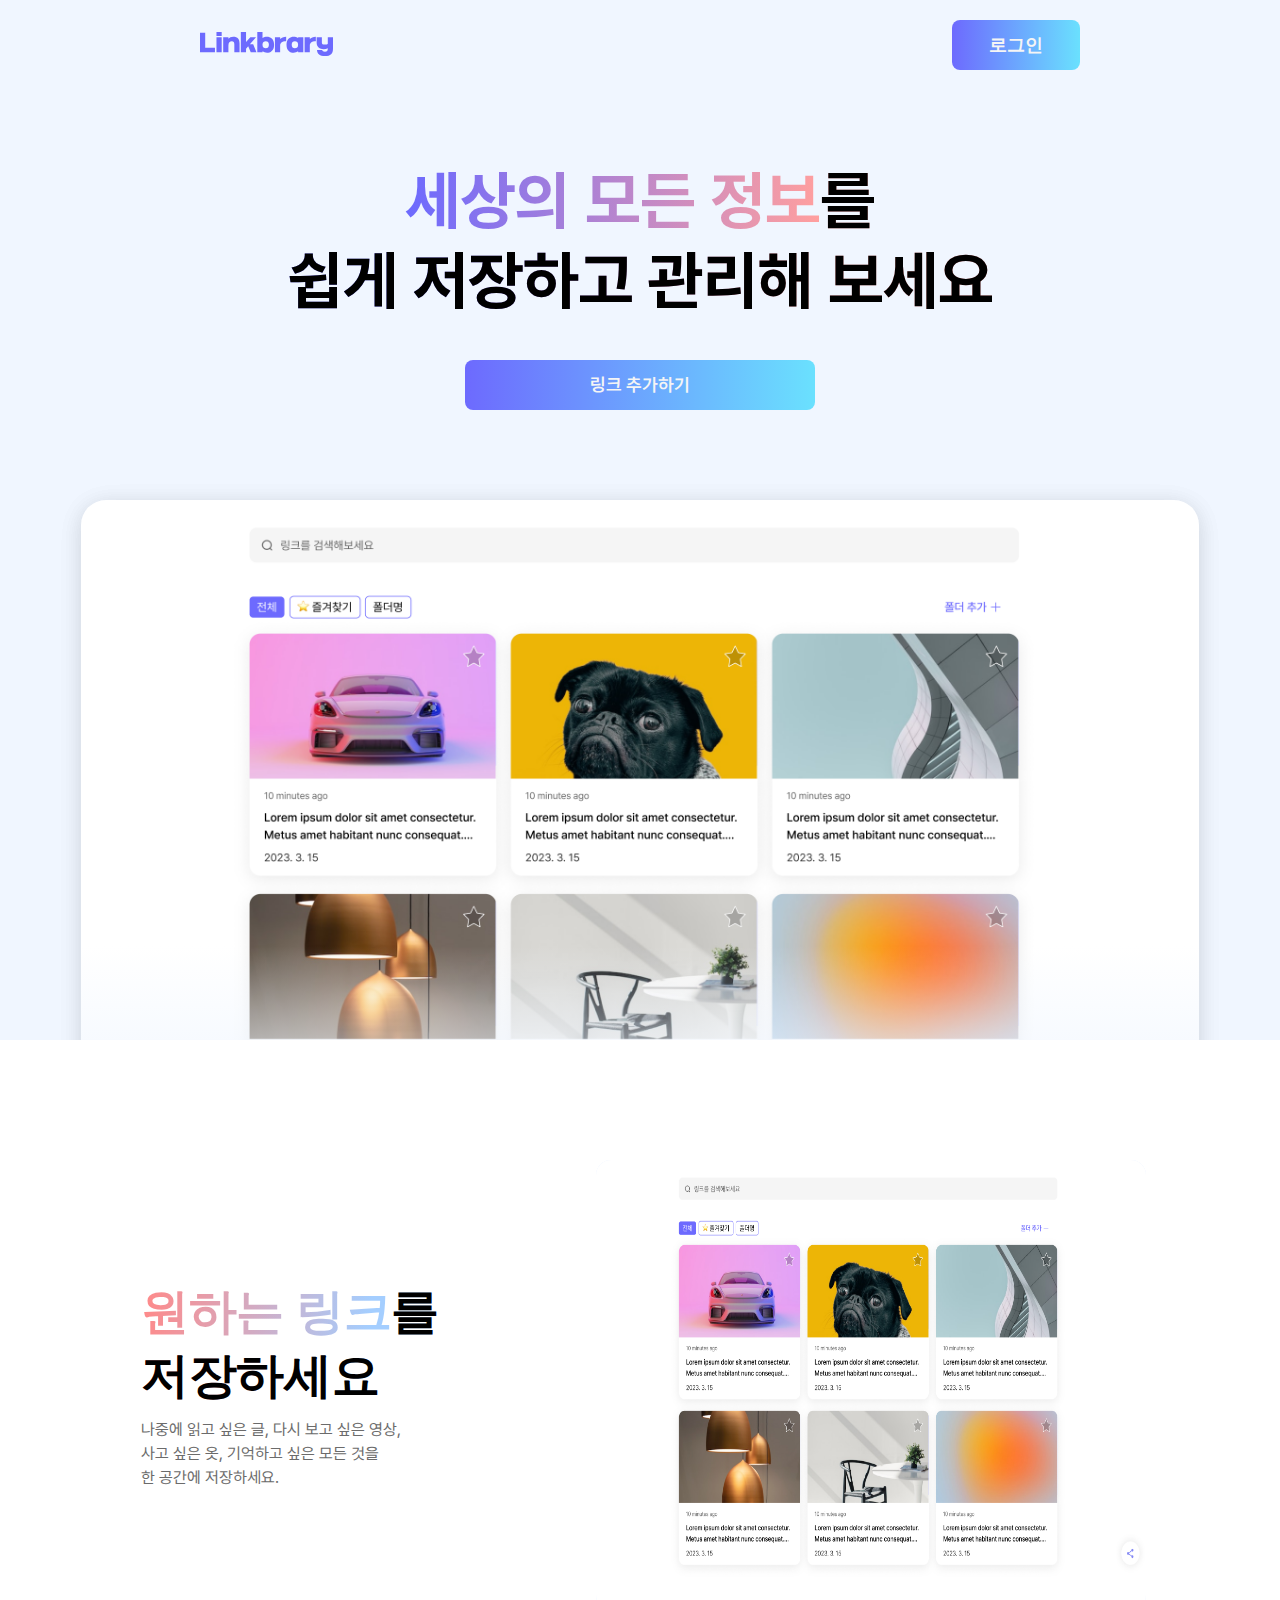
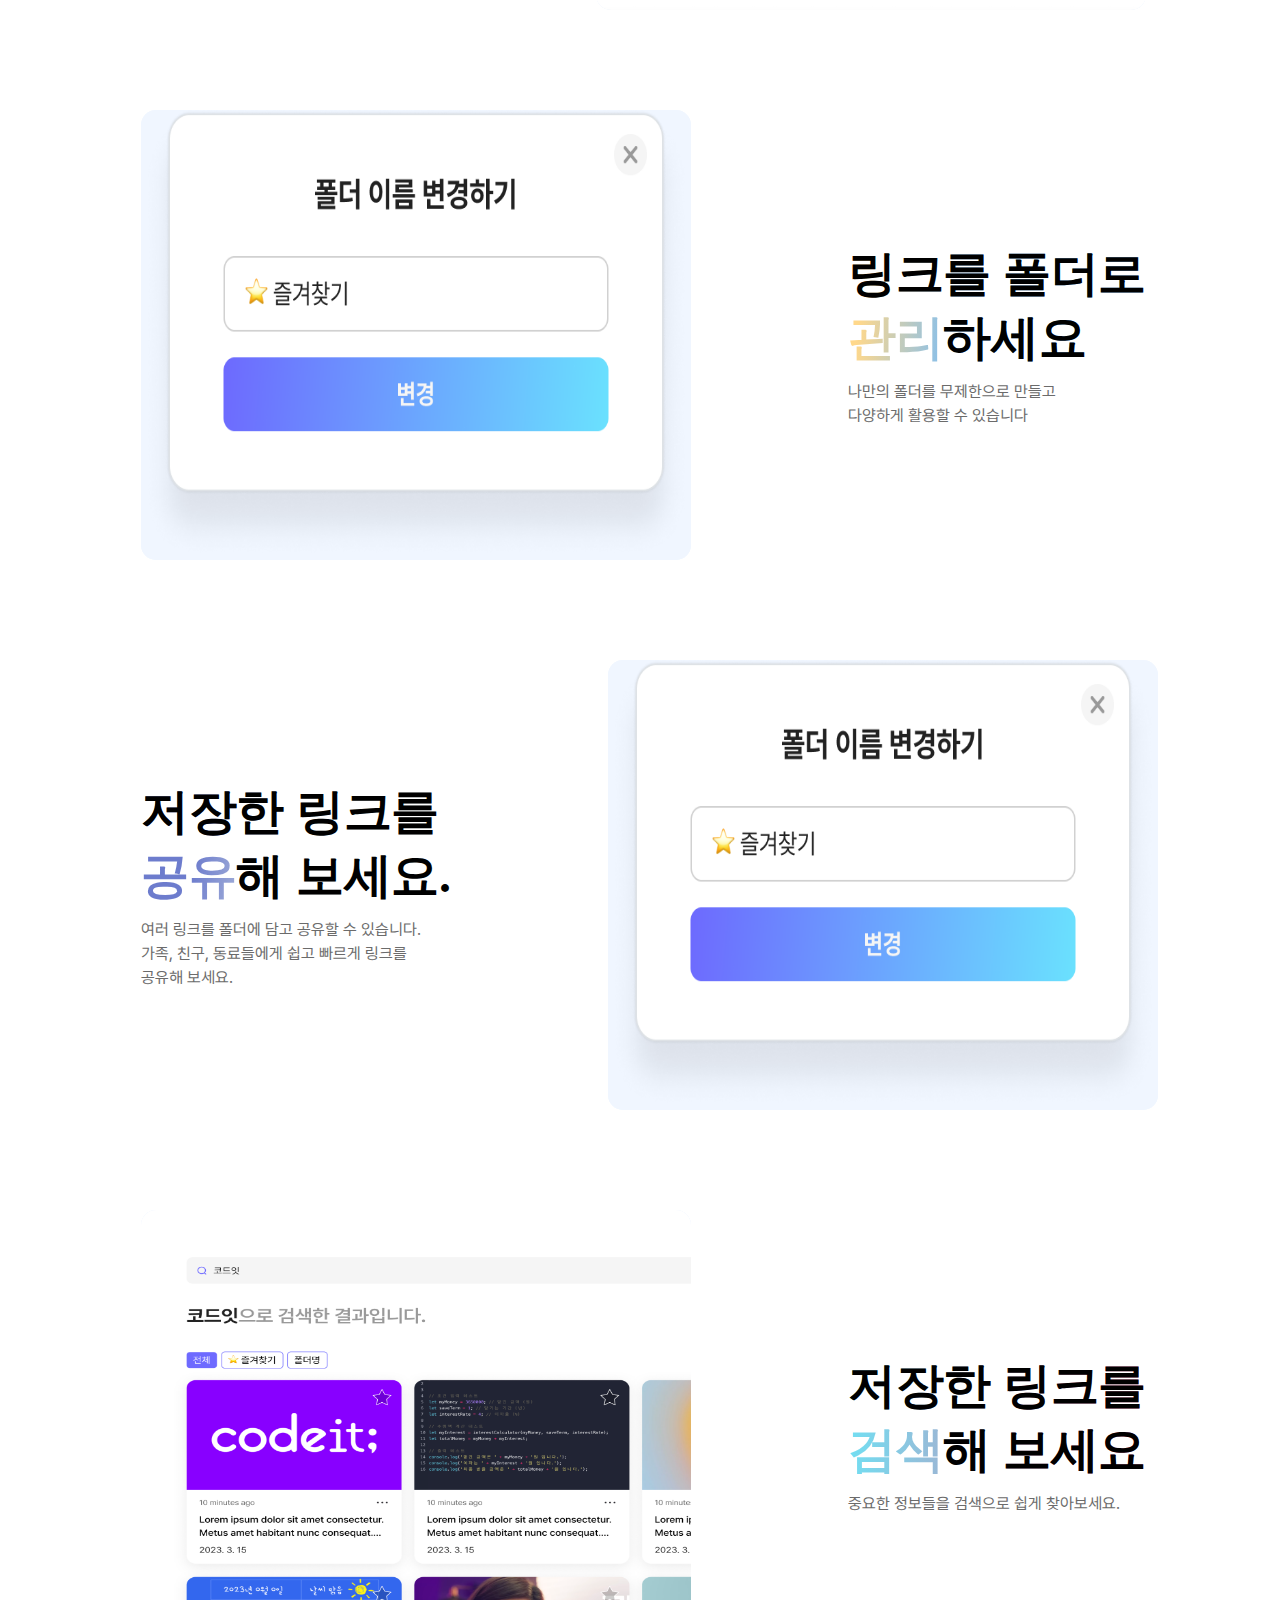
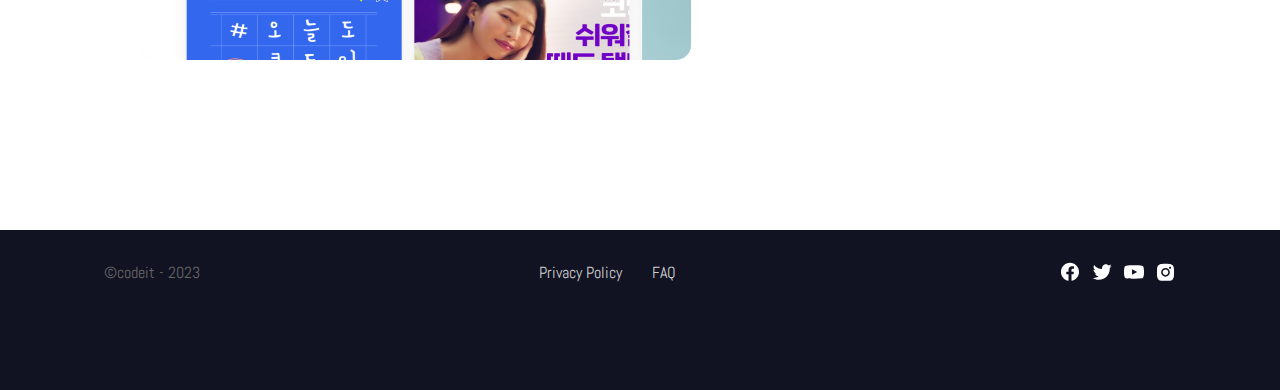
==== commit e61dc588: "design: 3주차 심화 요구사항 적용" ====
--- a/index.html
+++ b/index.html
@@ -53,6 +53,9 @@
       <figure>
         <img src="/img/section1.png">
       </figure>
+      <h3>나중에 읽고 싶은 글, 다시 보고 싶은 영상,
+        사고 싶은 옷, 기억하고 싶은 모든 것을
+        한 공간에 저장하세요.</h3>
     </div>
   </section>
 
@@ -61,6 +64,10 @@
       <figure>
         <img src="img/section2.png">
       </figure>
+      <h3>
+        나만의 폴더를 무제한으로 만들고
+          다양하게 활용할 수 있습니다
+      </h3>
       <div>
         <h2><span>링크를 폴더로
 </span>관리<span>하세요</span></h2>
@@ -81,6 +88,8 @@
       <figure>
         <img src="/img/section3.png">
       </figure>
+      <h3>여러 링크를 폴더에 담고 공유할 수 있습니다.
+        가족, 친구, 동료들에게 쉽고 빠르게 링크를 공유해 보세요.</h3>
     </div>
   </section>
 
@@ -89,6 +98,9 @@
       <figure>
         <img src="img/section4.png">
       </figure>
+      <h3>
+        중요한 정보들을 검색으로 쉽게 찾아보세요.
+      </h3>
       <div>
         <h2><span>저장한 링크를
 </span>검색<span>해 보세요</span></h2>
--- a/style.css
+++ b/style.css
@@ -43,10 +43,20 @@
 
 section p {
   color: #6b6b6b;
-  font-family: 'Abel';
+  font-family: 'Pretendard';
   font-size: 16px;
   font-weight: 400;
   line-height: 150%;
+}
+
+section h3{
+  color: #6B6B6B;
+  font-family: 'Pretendard';
+  font-size: 15px;
+  font-style: normal;
+  font-weight: 500;
+  line-height: 150%; /* 22.5px */
+  margin-top: 16px;
 }
 
 section figure,
@@ -386,7 +396,7 @@
     width: 100%;
     height: auto;
     flex-direction: column;
-    gap: 24px;
+    gap: 0;
   }
 
   section figure,
@@ -400,6 +410,7 @@
   section h2 {
     font-size: 24px;
     white-space: nowrap;
+    margin-bottom: 20px;
   }
 
   section p {
@@ -448,10 +459,18 @@
     order: 1;
   }
 
+  #section2 h3{
+    order: 2;
+  }
+
   #section4 figure {
     order: 1;
   }
 
+  #section4 h3{
+    order: 2;
+  }
+
   footer {
     margin-top: 40px;
   }
@@ -461,21 +480,27 @@
   }
 
   footer>div>div {
-    flex-wrap: wrap;
-    /* width: 326px; */
+    display: grid;
+    grid-template-columns: 2fr 1fr;
+    grid-template-rows: 2fr 1fr;
+    grid-template-areas: 
+    "1 2"
+    "3 .";
   }
 
   #footLeft {
-    flex-grow: 0;
+    grid-row: 2;
+    width: 105px;
   }
 
   #footCenter {
-    order: -1;
     margin-bottom: 60px;
+    grid-column: 1;
+    
   }
 
   #footRight {
-    order: -1;
+    grid-column: 2;
   }
 
 }